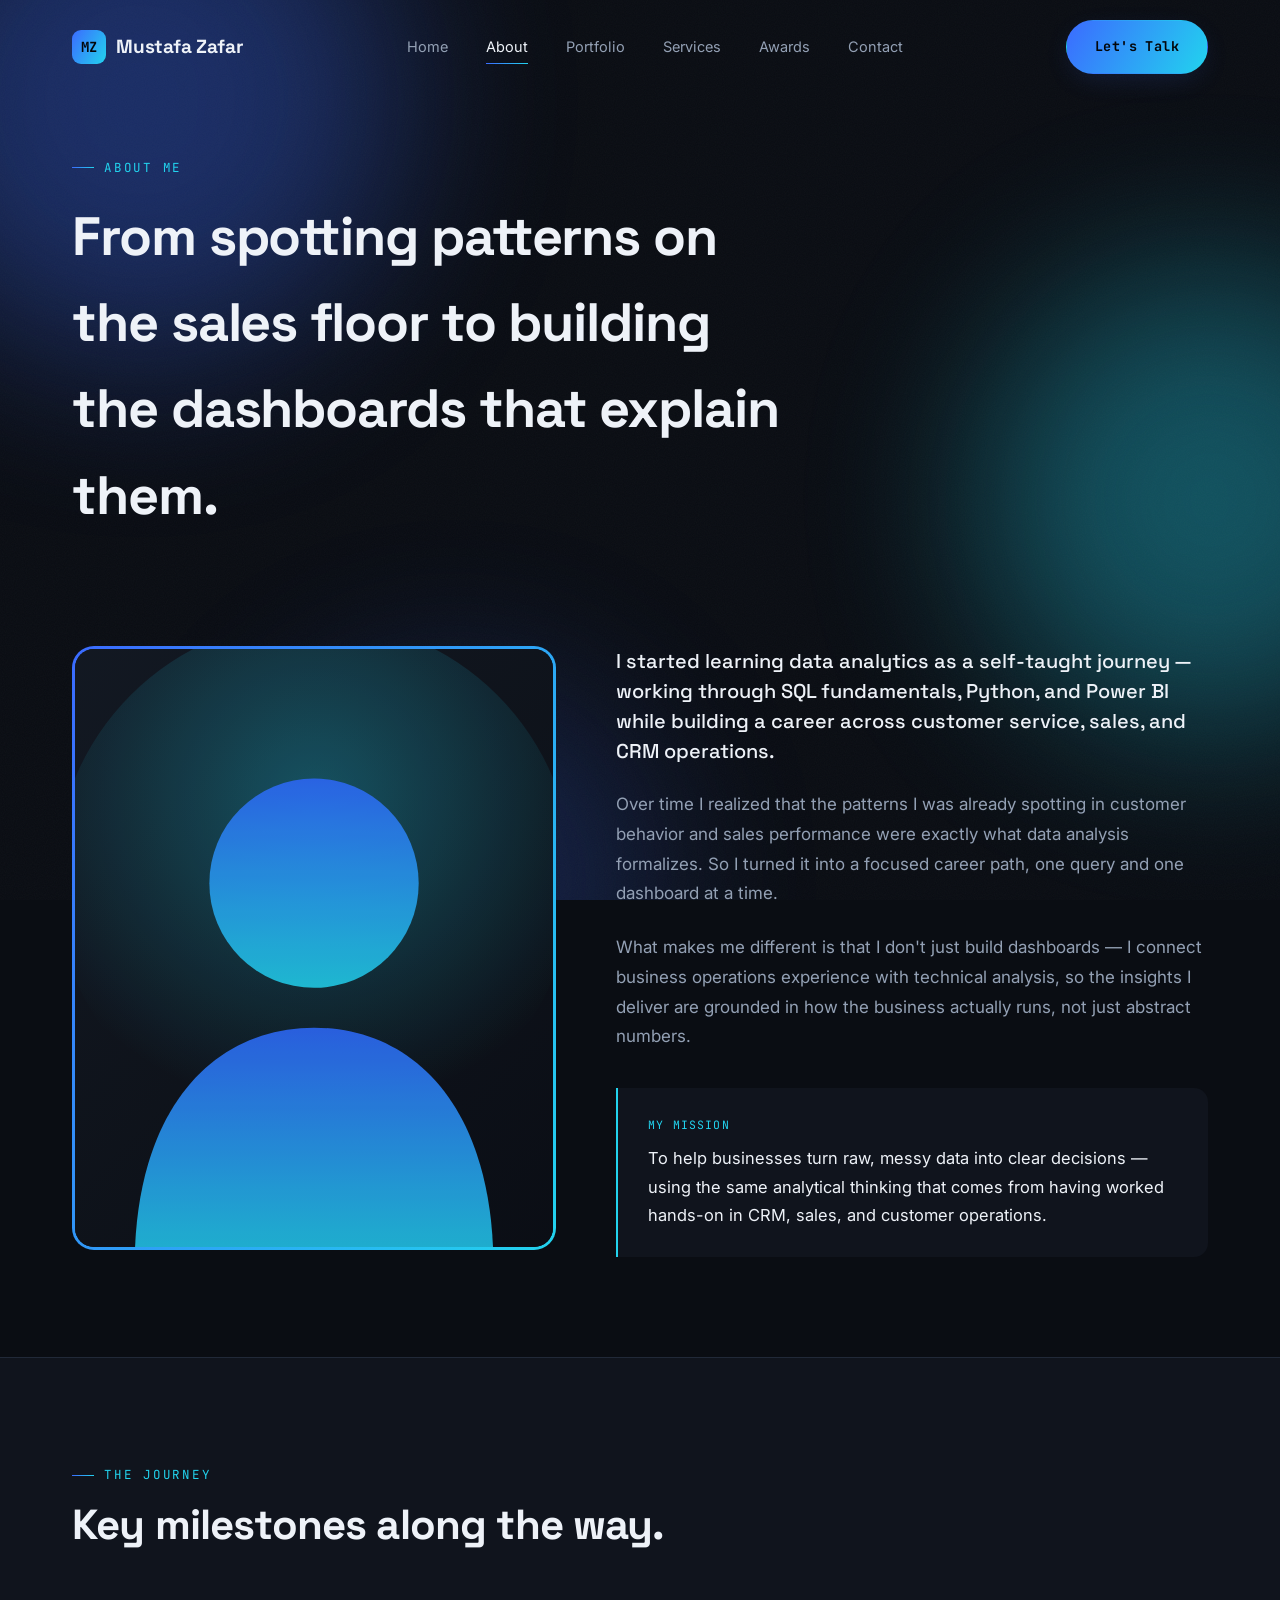
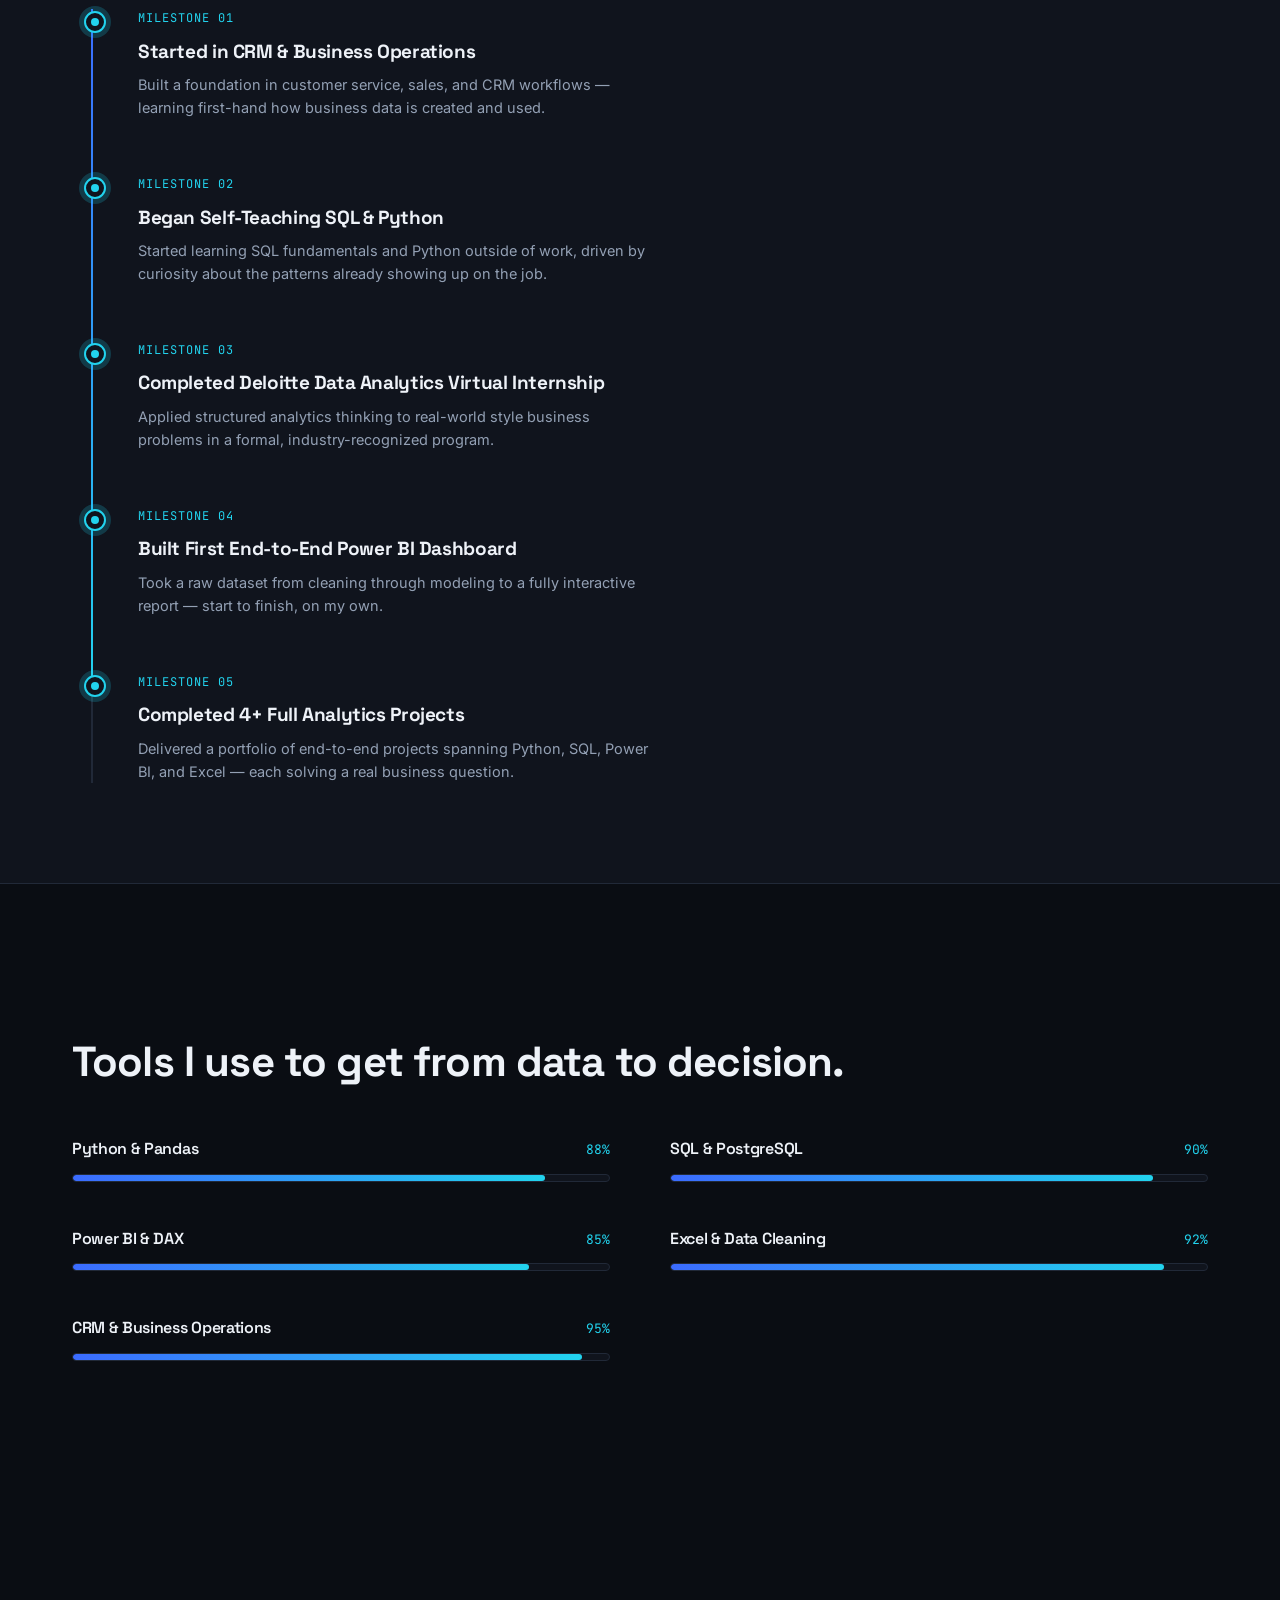
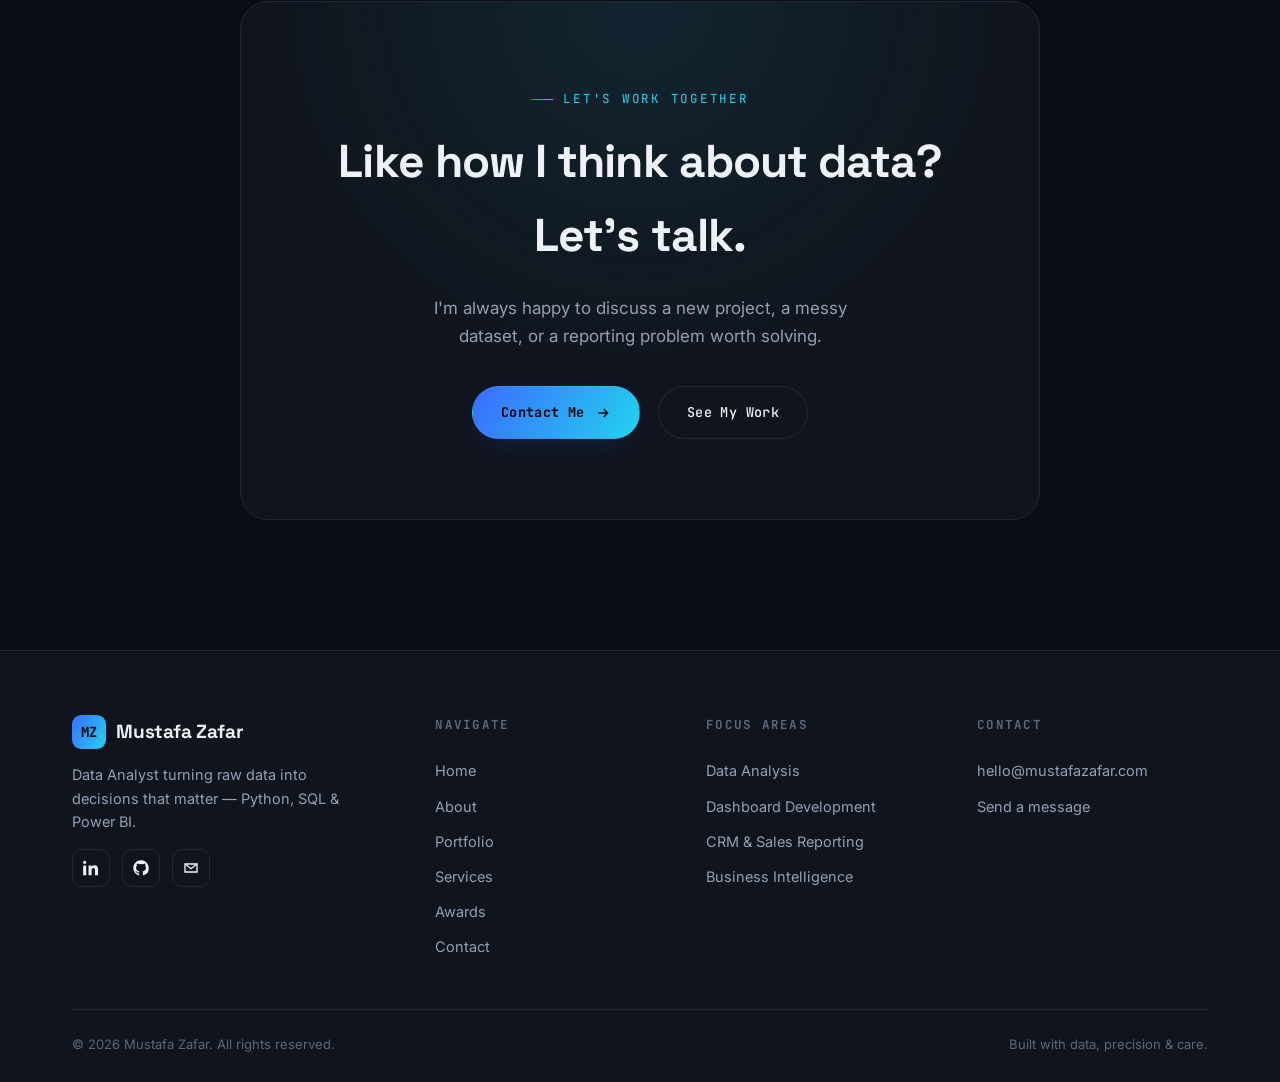
==== about.html @ 4d863cb8 "Add files via upload" ====
<!DOCTYPE html>
<html lang="en">
<head>
<meta charset="UTF-8">
<meta name="viewport" content="width=device-width, initial-scale=1.0">
<title>About — Mustafa Zafar</title>
<meta name="description" content="The story behind Mustafa Zafar's path from CRM and sales operations into data analytics.">
<link rel="preconnect" href="https://fonts.googleapis.com">
<link href="https://fonts.googleapis.com/css2?family=Space+Grotesk:wght@500;700&family=Inter:wght@400;500;600&family=JetBrains+Mono:wght@400;500;700&display=swap" rel="stylesheet">
<link rel="stylesheet" href="assets/css/style.css">
<link rel="stylesheet" href="assets/css/about.css">
</head>
<body data-page="about">

<div class="ambient">
  <div class="blob blob-a"></div>
  <div class="blob blob-b"></div>
  <div class="blob blob-c"></div>
</div>
<div class="grain"></div>

<!-- ===== Header ===== -->
<header class="site-header">
  <div class="container nav-inner">
    <a href="index.html" class="logo">
      <span class="logo-mark">MZ</span>
      Mustafa Zafar
    </a>
    <nav class="nav-links">
      <a href="index.html">Home</a>
      <a href="about.html" class="active">About</a>
      <a href="portfolio.html">Portfolio</a>
      <a href="services.html">Services</a>
      <a href="awards.html">Awards</a>
      <a href="contact.html">Contact</a>
    </nav>
    <div class="nav-cta">
      <a href="contact.html" class="btn btn-primary">Let's Talk</a>
      <button class="nav-toggle" aria-label="Toggle menu">
        <span></span><span></span><span></span>
      </button>
    </div>
  </div>
</header>

<main>

  <!-- ===== About hero ===== -->
  <section class="ab-hero">
    <div class="container">
      <span class="eyebrow reveal">About Me</span>
      <h1 class="reveal reveal-delay-1" data-ck="about.heroHeading">From spotting patterns on the sales floor to building the dashboards that explain them.</h1>
    </div>
  </section>

  <!-- ===== Story ===== -->
  <section class="ab-intro">
    <div class="container ab-intro-grid">
      <div class="ab-portrait reveal">
        <div class="ab-portrait-inner">
          <img src="assets/img/placeholder-headshot.svg" alt="Mustafa Zafar" data-img="headshot">
        </div>
      </div>

      <div class="ab-story reveal reveal-delay-1">
        <p data-ck="about.story1">I started learning data analytics as a self-taught journey — working through SQL fundamentals, Python, and Power BI while building a career across customer service, sales, and CRM operations.</p>
        <p data-ck="about.story2">Over time I realized that the patterns I was already spotting in customer behavior and sales performance were exactly what data analysis formalizes. So I turned it into a focused career path, one query and one dashboard at a time.</p>
        <p data-ck="about.story3">What makes me different is that I don't just build dashboards — I connect business operations experience with technical analysis, so the insights I deliver are grounded in how the business actually runs, not just abstract numbers.</p>

        <div class="ab-mission">
          <span>My Mission</span>
          <p data-ck="about.missionText">To help businesses turn raw, messy data into clear decisions — using the same analytical thinking that comes from having worked hands-on in CRM, sales, and customer operations.</p>
        </div>
      </div>
    </div>
  </section>

  <!-- ===== Timeline ===== -->
  <section class="timeline">
    <div class="container">
      <span class="eyebrow reveal">The Journey</span>
      <h2 class="section-title reveal">Key milestones along the way.</h2>

      <div class="tl-list">
        <div class="tl-line"></div>
        <div class="tl-line-fill"></div>

        <div class="tl-item">
          <div class="tl-dot"></div>
          <span class="tl-year">Milestone 01</span>
          <h3>Started in CRM &amp; Business Operations</h3>
          <p>Built a foundation in customer service, sales, and CRM workflows — learning first-hand how business data is created and used.</p>
        </div>

        <div class="tl-item">
          <div class="tl-dot"></div>
          <span class="tl-year">Milestone 02</span>
          <h3>Began Self-Teaching SQL &amp; Python</h3>
          <p>Started learning SQL fundamentals and Python outside of work, driven by curiosity about the patterns already showing up on the job.</p>
        </div>

        <div class="tl-item">
          <div class="tl-dot"></div>
          <span class="tl-year">Milestone 03</span>
          <h3>Completed Deloitte Data Analytics Virtual Internship</h3>
          <p>Applied structured analytics thinking to real-world style business problems in a formal, industry-recognized program.</p>
        </div>

        <div class="tl-item">
          <div class="tl-dot"></div>
          <span class="tl-year">Milestone 04</span>
          <h3>Built First End-to-End Power BI Dashboard</h3>
          <p>Took a raw dataset from cleaning through modeling to a fully interactive report — start to finish, on my own.</p>
        </div>

        <div class="tl-item">
          <div class="tl-dot"></div>
          <span class="tl-year">Milestone 05</span>
          <h3>Completed 4+ Full Analytics Projects</h3>
          <p>Delivered a portfolio of end-to-end projects spanning Python, SQL, Power BI, and Excel — each solving a real business question.</p>
        </div>
      </div>
    </div>
  </section>

  <!-- ===== Skills ===== -->
  <section class="skills">
    <div class="container">
      <span class="eyebrow reveal">Core Skills</span>
      <h2 class="section-title reveal">Tools I use to get from data to decision.</h2>

      <div class="skills-grid">
        <div class="skill-item reveal" data-percent="88">
          <div class="skill-head"><h4>Python &amp; Pandas</h4><span class="skill-pct">88%</span></div>
          <div class="skill-track"><div class="skill-fill"></div></div>
        </div>
        <div class="skill-item reveal reveal-delay-1" data-percent="90">
          <div class="skill-head"><h4>SQL &amp; PostgreSQL</h4><span class="skill-pct">90%</span></div>
          <div class="skill-track"><div class="skill-fill"></div></div>
        </div>
        <div class="skill-item reveal reveal-delay-2" data-percent="85">
          <div class="skill-head"><h4>Power BI &amp; DAX</h4><span class="skill-pct">85%</span></div>
          <div class="skill-track"><div class="skill-fill"></div></div>
        </div>
        <div class="skill-item reveal reveal-delay-3" data-percent="92">
          <div class="skill-head"><h4>Excel &amp; Data Cleaning</h4><span class="skill-pct">92%</span></div>
          <div class="skill-track"><div class="skill-fill"></div></div>
        </div>
        <div class="skill-item reveal" data-percent="95">
          <div class="skill-head"><h4>CRM &amp; Business Operations</h4><span class="skill-pct">95%</span></div>
          <div class="skill-track"><div class="skill-fill"></div></div>
        </div>
      </div>
    </div>
  </section>

  <!-- ===== Closing CTA ===== -->
  <section class="cta-section">
    <div class="container">
      <div class="cta-box reveal">
        <span class="eyebrow">Let's Work Together</span>
        <h2>Like how I think about data? Let's talk.</h2>
        <p>I'm always happy to discuss a new project, a messy dataset, or a reporting problem worth solving.</p>
        <div class="cta-actions">
          <a href="contact.html" class="btn btn-primary">
            Contact Me
            <svg viewBox="0 0 24 24" fill="none" stroke="currentColor" stroke-width="2"><path d="M5 12h14M13 6l6 6-6 6"/></svg>
          </a>
          <a href="portfolio.html" class="btn btn-ghost">See My Work</a>
        </div>
      </div>
    </div>
  </section>

</main>

<!-- ===== Footer ===== -->
<footer class="site-footer">
  <div class="container">
    <div class="footer-grid">
      <div class="footer-brand">
        <a href="index.html" class="logo"><span class="logo-mark">MZ</span> Mustafa Zafar</a>
        <p>Data Analyst turning raw data into decisions that matter — Python, SQL &amp; Power BI.</p>
        <div class="socials">
          <a href="#" class="social-btn" aria-label="LinkedIn" data-social="linkedin"><svg viewBox="0 0 24 24" fill="currentColor"><path d="M4.98 3.5C4.98 4.88 3.87 6 2.5 6S0 4.88 0 3.5 1.11 1 2.48 1s2.5 1.12 2.5 2.5zM.22 8.24h4.56V23H.22V8.24zM8.34 8.24h4.37v2.01h.06c.61-1.16 2.1-2.38 4.32-2.38 4.62 0 5.47 3.04 5.47 7v8.13h-4.56v-7.21c0-1.72-.03-3.93-2.39-3.93-2.4 0-2.77 1.87-2.77 3.8v7.34H8.34V8.24z"/></svg></a>
          <a href="#" class="social-btn" aria-label="GitHub" data-social="github"><svg viewBox="0 0 24 24" fill="currentColor"><path d="M12 .5C5.65.5.5 5.65.5 12c0 5.08 3.29 9.39 7.86 10.91.57.1.78-.25.78-.55v-2.15c-3.2.7-3.87-1.36-3.87-1.36-.53-1.34-1.29-1.7-1.29-1.7-1.05-.72.08-.7.08-.7 1.17.08 1.78 1.2 1.78 1.2 1.03 1.77 2.71 1.26 3.37.96.1-.75.4-1.26.73-1.55-2.55-.29-5.24-1.28-5.24-5.69 0-1.26.45-2.29 1.19-3.09-.12-.29-.52-1.46.11-3.05 0 0 .97-.31 3.18 1.18a11 11 0 0 1 5.79 0c2.2-1.49 3.17-1.18 3.17-1.18.64 1.59.24 2.76.12 3.05.74.8 1.18 1.83 1.18 3.09 0 4.42-2.69 5.39-5.25 5.68.41.36.78 1.07.78 2.17v3.21c0 .31.21.66.79.55A10.52 10.52 0 0 0 23.5 12C23.5 5.65 18.35.5 12 .5z"/></svg></a>
          <a href="#" class="social-btn" aria-label="Email" data-social="email-href"><svg viewBox="0 0 24 24" fill="none" stroke="currentColor" stroke-width="2"><path d="M3 6l9 7 9-7"/><path d="M3 6h18v12H3z"/></svg></a>
        </div>
      </div>
      <div class="footer-col">
        <h4>Navigate</h4>
        <a href="index.html">Home</a>
        <a href="about.html">About</a>
        <a href="portfolio.html">Portfolio</a>
        <a href="services.html">Services</a>
        <a href="awards.html">Awards</a>
        <a href="contact.html">Contact</a>
      </div>
      <div class="footer-col">
        <h4>Focus Areas</h4>
        <a href="services.html">Data Analysis</a>
        <a href="services.html">Dashboard Development</a>
        <a href="services.html">CRM &amp; Sales Reporting</a>
        <a href="services.html">Business Intelligence</a>
      </div>
      <div class="footer-col">
        <h4>Contact</h4>
        <a href="mailto:hello@mustafazafar.com" data-social="email">hello@mustafazafar.com</a>
        <a href="contact.html">Send a message</a>
      </div>
    </div>
    <div class="footer-bottom">
      <span>© <span id="year"></span> Mustafa Zafar. All rights reserved.</span>
      <span>Built with data, precision &amp; care.</span>
    </div>
  </div>
</footer>

<script src="assets/js/main.js"></script>
<script src="assets/js/store.js"></script>
<script src="assets/js/theme.js"></script>
<script src="assets/js/site-loader.js"></script>
<script src="assets/js/about.js"></script>
</body>
</html>
---- assets/css/style.css ----
/* ==========================================================================
   Mustafa Zafar — Portfolio Design System
   Palette: near-black charcoal base, electric blue + cyan/teal signal colors
   Type: Space Grotesk (display) / Inter (body) / JetBrains Mono (data/labels)
   ========================================================================== */

:root{
  --bg: #0a0d13;
  --bg-panel: #10141d;
  --bg-panel-2: #141a26;
  --line: #212938;
  --text: #eef2f8;
  --text-muted: #93a0b4;
  --text-dim: #5c6779;

  --blue: #3b6bff;
  --blue-soft: #3b6bff33;
  --cyan: #22d3ee;
  --cyan-soft: #22d3ee33;
  --grad-signal: linear-gradient(120deg, var(--blue), var(--cyan));

  --font-display: 'Space Grotesk', 'Inter', sans-serif;
  --font-body: 'Inter', sans-serif;
  --font-mono: 'JetBrains Mono', monospace;

  --container: 1200px;
  --radius: 14px;
  --ease: cubic-bezier(.22,.61,.36,1);
}

*,*::before,*::after{ box-sizing:border-box; }
html{ scroll-behavior:smooth; }

body{
  margin:0;
  background:var(--bg);
  color:var(--text);
  font-family:var(--font-body);
  line-height:1.6;
  overflow-x:hidden;
  -webkit-font-smoothing:antialiased;
}

img{ max-width:100%; display:block; }
a{ color:inherit; text-decoration:none; }
ul{ list-style:none; margin:0; padding:0; }
button{ font-family:inherit; cursor:pointer; }

.container{
  width:100%;
  max-width:var(--container);
  margin:0 auto;
  padding:0 32px;
}
@media (max-width:480px){
  .container{ padding:0 20px; }
}

.eyebrow{
  font-family:var(--font-mono);
  font-size:12.5px;
  letter-spacing:.14em;
  text-transform:uppercase;
  color:var(--cyan);
  display:inline-flex;
  align-items:center;
  gap:10px;
  margin-bottom:16px;
}
.eyebrow::before{
  content:'';
  width:22px; height:1px;
  background:var(--grad-signal);
}

h1,h2,h3,h4{
  font-family:var(--font-display);
  font-weight:700;
  letter-spacing:-0.02em;
  margin:0 0 .5em;
  color:var(--text);
}

.section-title{
  font-size:clamp(28px,4vw,42px);
  line-height:1.15;
}
.section-sub{
  color:var(--text-muted);
  font-size:16px;
  max-width:560px;
  margin:0 0 40px;
}

.text-gradient{
  background:var(--grad-signal);
  -webkit-background-clip:text;
  background-clip:text;
  color:transparent;
}

/* ---------- Buttons ---------- */
.btn{
  display:inline-flex;
  align-items:center;
  gap:10px;
  font-family:var(--font-mono);
  font-size:13.5px;
  letter-spacing:.03em;
  font-weight:500;
  padding:15px 28px;
  border-radius:999px;
  border:1px solid transparent;
  transition:transform .35s var(--ease), box-shadow .35s var(--ease), border-color .35s var(--ease), background .35s var(--ease);
  white-space:nowrap;
}
.btn-primary{
  background:var(--grad-signal);
  color:#04060a;
  font-weight:700;
  box-shadow:0 8px 30px -8px var(--blue-soft);
}
.btn-primary:hover{
  transform:translateY(-2px);
  box-shadow:0 14px 40px -8px rgba(59,107,255,.55);
}
.btn-ghost{
  background:transparent;
  border-color:var(--line);
  color:var(--text);
}
.btn-ghost:hover{
  border-color:var(--cyan);
  color:var(--cyan);
  transform:translateY(-2px);
}
.btn svg{ width:16px; height:16px; transition:transform .35s var(--ease); }
.btn:hover svg{ transform:translateX(3px); }

/* ---------- Background ambient motion ---------- */
.ambient{
  position:fixed;
  inset:0;
  z-index:0;
  overflow:hidden;
  pointer-events:none;
}
.blob{
  position:absolute;
  border-radius:50%;
  filter:blur(90px);
  opacity:.35;
  will-change:transform;
}
.blob-a{ width:520px; height:520px; background:var(--blue); top:-160px; left:-120px; animation:drift1 26s ease-in-out infinite; }
.blob-b{ width:460px; height:460px; background:var(--cyan); top:30%; right:-160px; animation:drift2 30s ease-in-out infinite; }
.blob-c{ width:400px; height:400px; background:var(--blue); bottom:-180px; left:20%; animation:drift3 34s ease-in-out infinite; opacity:.22; }

@keyframes drift1{
  0%,100%{ transform:translate(0,0) scale(1); }
  50%{ transform:translate(60px,90px) scale(1.12); }
}
@keyframes drift2{
  0%,100%{ transform:translate(0,0) scale(1); }
  50%{ transform:translate(-70px,60px) scale(1.08); }
}
@keyframes drift3{
  0%,100%{ transform:translate(0,0) scale(1); opacity:.22; }
  50%{ transform:translate(50px,-40px) scale(1.15); opacity:.32; }
}
@media (prefers-reduced-motion: reduce){
  .blob{ animation:none !important; }
}

.grain{
  position:fixed;
  inset:0;
  z-index:1;
  pointer-events:none;
  opacity:.035;
  background-image:url("data:image/svg+xml;utf8,<svg xmlns='http://www.w3.org/2000/svg' width='120' height='120'><filter id='n'><feTurbulence type='fractalNoise' baseFrequency='0.9' numOctaves='2' stitchTiles='stitch'/></filter><rect width='100%25' height='100%25' filter='url(%23n)'/></svg>");
}

main, header, footer{ position:relative; z-index:2; }

/* ---------- Reveal on scroll ---------- */
.reveal{
  opacity:0;
  transform:translateY(36px);
  transition:opacity .9s var(--ease), transform .9s var(--ease);
}
.reveal.is-visible{ opacity:1; transform:translateY(0); }
.reveal-delay-1{ transition-delay:.08s; }
.reveal-delay-2{ transition-delay:.16s; }
.reveal-delay-3{ transition-delay:.24s; }
.reveal-delay-4{ transition-delay:.32s; }

/* ---------- Header / Nav ---------- */
.site-header{
  position:fixed;
  top:0; left:0; right:0;
  z-index:100;
  padding:20px 0;
  transition:background .4s var(--ease), border-color .4s var(--ease), padding .4s var(--ease);
  border-bottom:1px solid transparent;
}
.site-header.scrolled{
  background:rgba(10,13,19,.78);
  backdrop-filter:blur(16px) saturate(140%);
  border-bottom-color:var(--line);
  padding:14px 0;
}
.nav-inner{
  display:flex;
  align-items:center;
  justify-content:space-between;
}
.logo{
  font-family:var(--font-display);
  font-weight:700;
  font-size:19px;
  letter-spacing:-.01em;
  display:flex;
  align-items:center;
  gap:10px;
}
.logo-mark{
  width:34px; height:34px;
  border-radius:9px;
  background:var(--grad-signal);
  display:flex;
  align-items:center;
  justify-content:center;
  font-family:var(--font-mono);
  font-weight:700;
  color:#04060a;
  font-size:14px;
}
.nav-links{
  display:flex;
  align-items:center;
  gap:38px;
}
.nav-links a{
  font-size:14.5px;
  color:var(--text-muted);
  position:relative;
  padding:4px 0;
  transition:color .3s;
}
.nav-links a::after{
  content:'';
  position:absolute; left:0; bottom:-2px;
  width:0; height:1.5px;
  background:var(--grad-signal);
  transition:width .3s var(--ease);
}
.nav-links a:hover,.nav-links a.active{ color:var(--text); }
.nav-links a:hover::after,.nav-links a.active::after{ width:100%; }
.nav-cta{ display:flex; align-items:center; gap:18px; }
.nav-toggle{
  display:none;
  flex-direction:column;
  gap:5px;
  background:none; border:none;
  padding:8px;
}
.nav-toggle span{ width:22px; height:2px; background:var(--text); border-radius:2px; transition:.3s; }

@media (max-width:900px){
  .nav-links{
    position:fixed;
    top:0; right:0;
    height:100vh;
    width:min(78vw,320px);
    background:var(--bg-panel);
    border-left:1px solid var(--line);
    flex-direction:column;
    justify-content:center;
    gap:30px;
    transform:translateX(100%);
    transition:transform .45s var(--ease);
  }
  .nav-links.open{ transform:translateX(0); }
  .nav-toggle{ display:flex; }
  .nav-cta .btn-primary{ display:none; }
}

/* ---------- Footer ---------- */
.site-footer{
  border-top:1px solid var(--line);
  padding:64px 0 28px;
  background:var(--bg-panel);
}
.footer-grid{
  display:grid;
  grid-template-columns:1.4fr 1fr 1fr 1fr;
  gap:40px;
  padding-bottom:44px;
}
.footer-brand p{
  color:var(--text-muted);
  font-size:14.5px;
  max-width:280px;
  margin-top:14px;
}
.footer-col h4{
  font-family:var(--font-mono);
  font-size:12.5px;
  letter-spacing:.1em;
  text-transform:uppercase;
  color:var(--text-dim);
  margin-bottom:18px;
}
.footer-col a{
  display:block;
  color:var(--text-muted);
  font-size:14.5px;
  padding:6px 0;
  transition:color .3s;
}
.footer-col a:hover{ color:var(--cyan); }
.socials{ display:flex; gap:12px; margin-top:16px; }
.social-btn{
  width:38px; height:38px;
  border-radius:10px;
  border:1px solid var(--line);
  display:flex; align-items:center; justify-content:center;
  transition:.3s var(--ease);
}
.social-btn svg{ width:16px; height:16px; }
.social-btn:hover{
  border-color:var(--cyan);
  color:var(--cyan);
  transform:translateY(-3px);
}
.footer-bottom{
  border-top:1px solid var(--line);
  padding-top:24px;
  display:flex;
  justify-content:space-between;
  flex-wrap:wrap;
  gap:12px;
  font-size:13px;
  color:var(--text-dim);
}

@media (max-width:760px){
  .footer-grid{ grid-template-columns:1fr 1fr; }
}

/* ---------- Closing CTA (shared across every page) ---------- */
.cta-section{
  padding:130px 0;
  text-align:center;
  position:relative;
}
.cta-box{
  border:1px solid var(--line);
  border-radius:28px;
  padding:80px 40px;
  background:radial-gradient(600px circle at 50% 0%, rgba(34,211,238,.09), transparent 65%), var(--bg-panel);
  max-width:800px;
  margin:0 auto;
}
.cta-box h2{ font-size:clamp(30px,4.4vw,46px); }
.cta-box p{ color:var(--text-muted); font-size:17px; max-width:480px; margin:16px auto 36px; }
.cta-actions{ display:flex; gap:18px; justify-content:center; flex-wrap:wrap; }

@media (max-width:600px){
  .cta-box{ padding:56px 26px; border-radius:22px; }
}
---- assets/css/about.css ----
/* ---------- About hero / intro ---------- */
.ab-hero{ padding:150px 0 40px; }
.ab-hero h1{
  font-size:clamp(34px,5vw,54px);
  max-width:720px;
}
.ab-intro{
  padding:40px 0 100px;
}
.ab-intro-grid{
  display:grid;
  grid-template-columns:.9fr 1.1fr;
  gap:60px;
  align-items:start;
}
.ab-portrait{
  position:relative;
  border-radius:22px;
  padding:3px;
  background:var(--grad-signal);
  position:sticky;
  top:120px;
}
.ab-portrait-inner{
  border-radius:19px;
  overflow:hidden;
  background:var(--bg-panel);
  aspect-ratio:4/5;
}
.ab-portrait-inner img{ width:100%; height:100%; object-fit:cover; }
.ab-story p{
  font-size:17px;
  color:var(--text-muted);
  margin:0 0 24px;
  line-height:1.75;
}
.ab-story p:first-child{
  font-size:20px;
  color:var(--text);
  font-family:var(--font-display);
  font-weight:500;
  line-height:1.5;
}
.ab-story .highlight{
  color:var(--cyan);
  font-weight:600;
}
.ab-mission{
  margin-top:36px;
  padding:28px 30px;
  border-left:2px solid var(--cyan);
  background:var(--bg-panel);
  border-radius:0 14px 14px 0;
}
.ab-mission span{
  font-family:var(--font-mono);
  font-size:11.5px;
  letter-spacing:.1em;
  text-transform:uppercase;
  color:var(--cyan);
  display:block;
  margin-bottom:10px;
}
.ab-mission p{
  margin:0;
  color:var(--text);
  font-size:16.5px;
  line-height:1.7;
}

@media (max-width:900px){
  .ab-intro-grid{ grid-template-columns:1fr; }
  .ab-portrait{ position:static; max-width:320px; margin:0 auto; }
}

/* ---------- Timeline ---------- */
.timeline{
  padding:100px 0;
  background:var(--bg-panel);
  border-top:1px solid var(--line);
  border-bottom:1px solid var(--line);
}
.tl-list{
  position:relative;
  margin-top:60px;
  padding-left:2px;
}
.tl-line{
  position:absolute;
  left:19px;
  top:0;
  bottom:0;
  width:2px;
  background:var(--line);
}
.tl-line-fill{
  position:absolute;
  left:19px;
  top:0;
  width:2px;
  height:0%;
  background:var(--grad-signal);
  transition:height 1.6s var(--ease);
}
.tl-item{
  position:relative;
  padding:0 0 56px 64px;
}
.tl-item:last-child{ padding-bottom:0; }
.tl-dot{
  position:absolute;
  left:10px; top:2px;
  width:22px; height:22px;
  border-radius:50%;
  background:var(--bg-panel);
  border:2px solid var(--line);
  display:flex; align-items:center; justify-content:center;
  transition:border-color .6s var(--ease), background .6s var(--ease), box-shadow .6s var(--ease);
  z-index:1;
}
.tl-dot::after{
  content:'';
  width:8px; height:8px;
  border-radius:50%;
  background:var(--text-dim);
  transition:background .6s var(--ease);
}
.tl-item.is-visible .tl-dot{
  border-color:var(--cyan);
  box-shadow:0 0 0 5px var(--cyan-soft);
}
.tl-item.is-visible .tl-dot::after{ background:var(--cyan); }
.tl-year{
  font-family:var(--font-mono);
  font-size:12px;
  color:var(--cyan);
  letter-spacing:.08em;
  text-transform:uppercase;
  display:block;
  margin-bottom:8px;
}
.tl-item h3{ font-size:19px; margin-bottom:6px; }
.tl-item p{ color:var(--text-muted); font-size:14.5px; margin:0; max-width:520px; }

/* ---------- Skills ---------- */
.skills{ padding:110px 0; }
.skills-grid{
  display:grid;
  grid-template-columns:1fr 1fr;
  gap:44px 60px;
  margin-top:50px;
}
.skill-item{ }
.skill-head{
  display:flex;
  justify-content:space-between;
  align-items:baseline;
  margin-bottom:12px;
}
.skill-head h4{
  font-family:var(--font-display);
  font-weight:600;
  font-size:16px;
  margin:0;
}
.skill-pct{
  font-family:var(--font-mono);
  font-size:13px;
  color:var(--cyan);
}
.skill-track{
  height:8px;
  border-radius:999px;
  background:var(--bg-panel);
  border:1px solid var(--line);
  overflow:hidden;
}
.skill-fill{
  height:100%;
  width:0%;
  border-radius:999px;
  background:var(--grad-signal);
  transition:width 1.6s var(--ease);
  position:relative;
}
.skill-fill::after{
  content:'';
  position:absolute; inset:0;
  background:linear-gradient(90deg, transparent, rgba(255,255,255,.35), transparent);
  opacity:0;
}

@media (max-width:760px){
  .skills-grid{ grid-template-columns:1fr; }
}
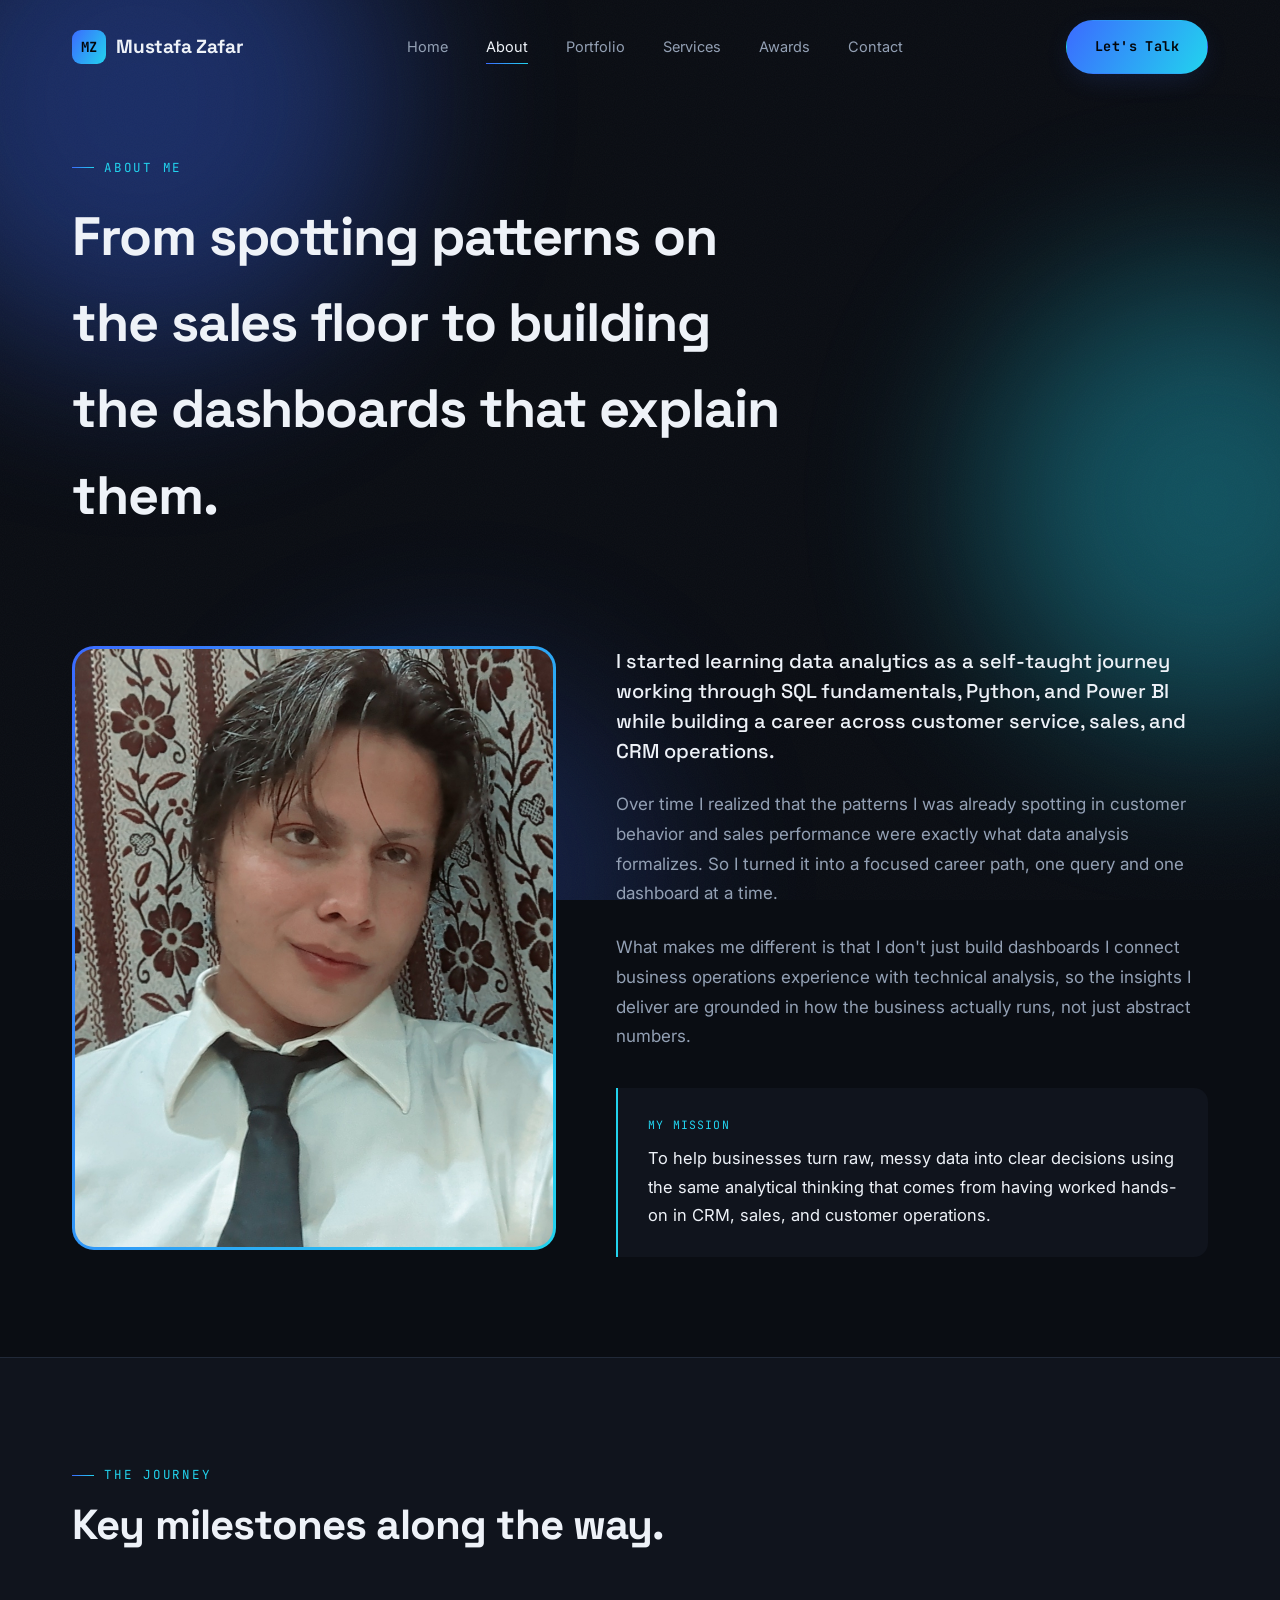
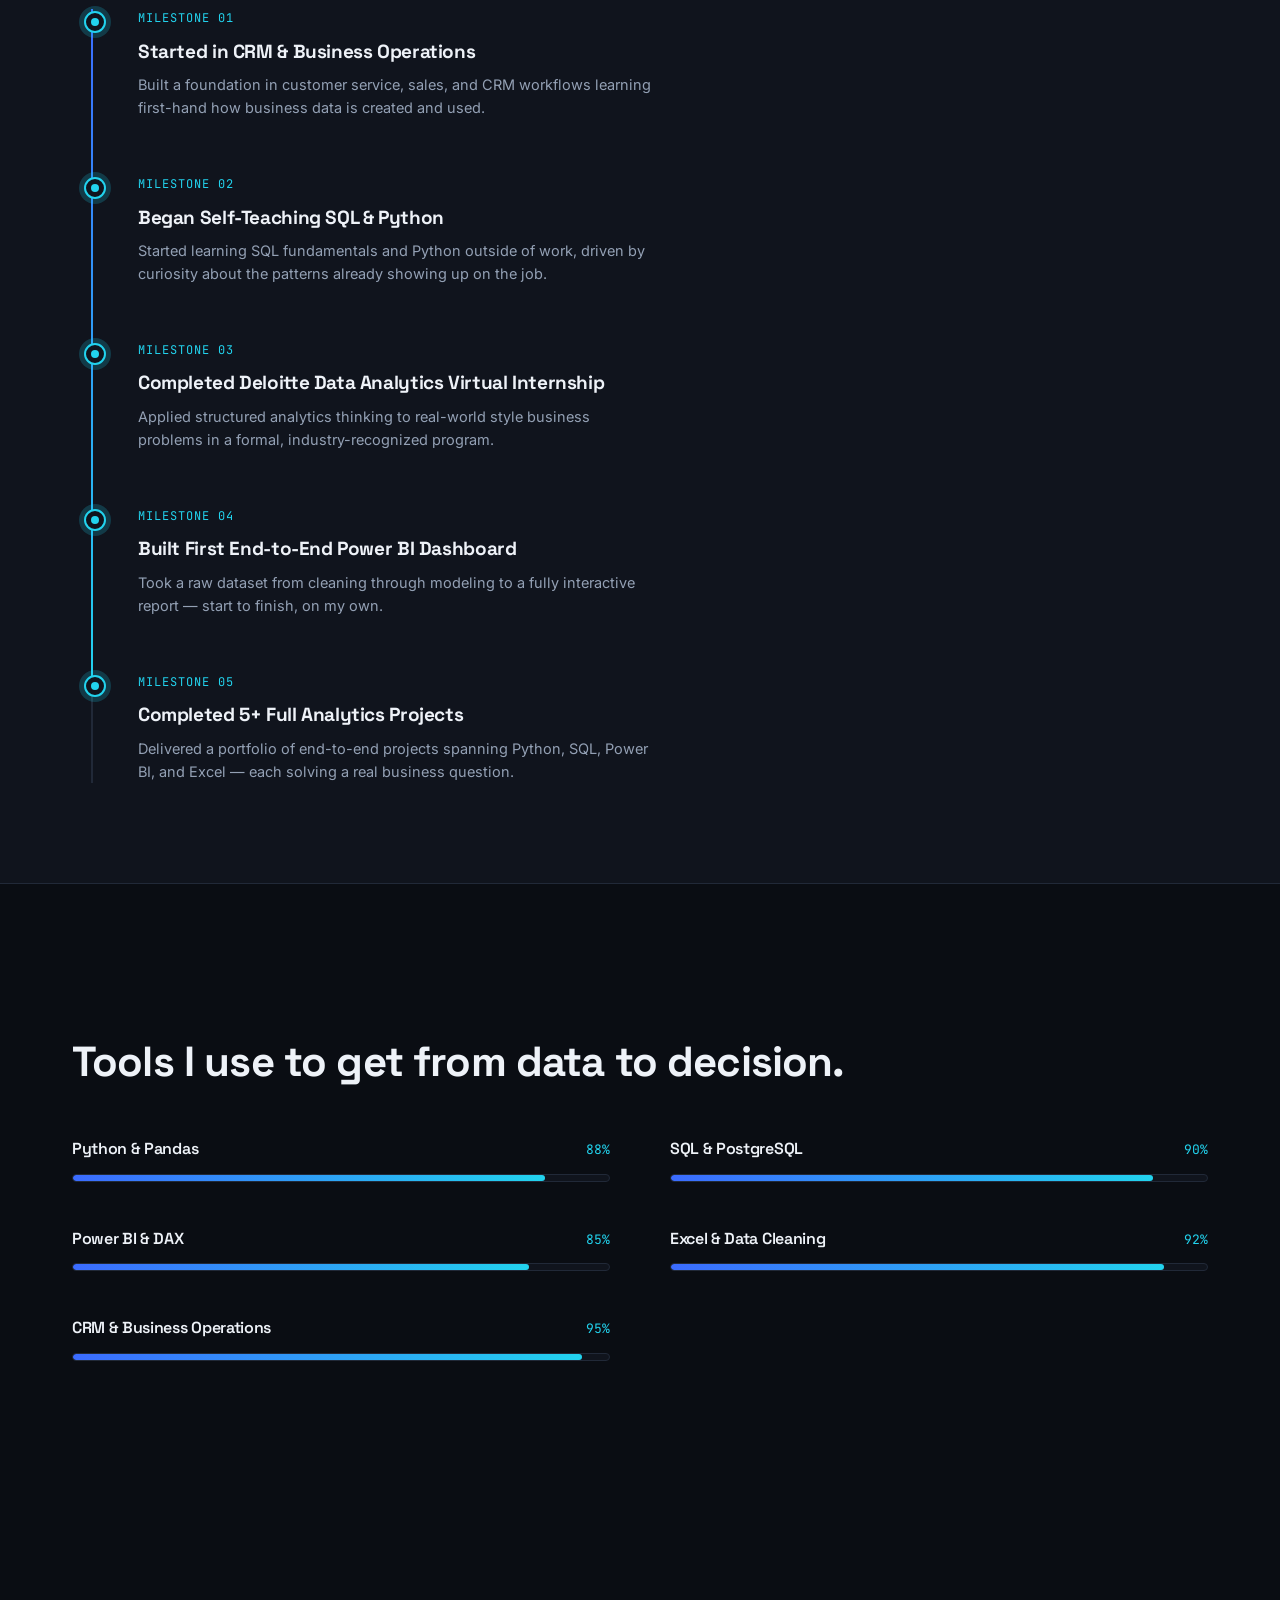
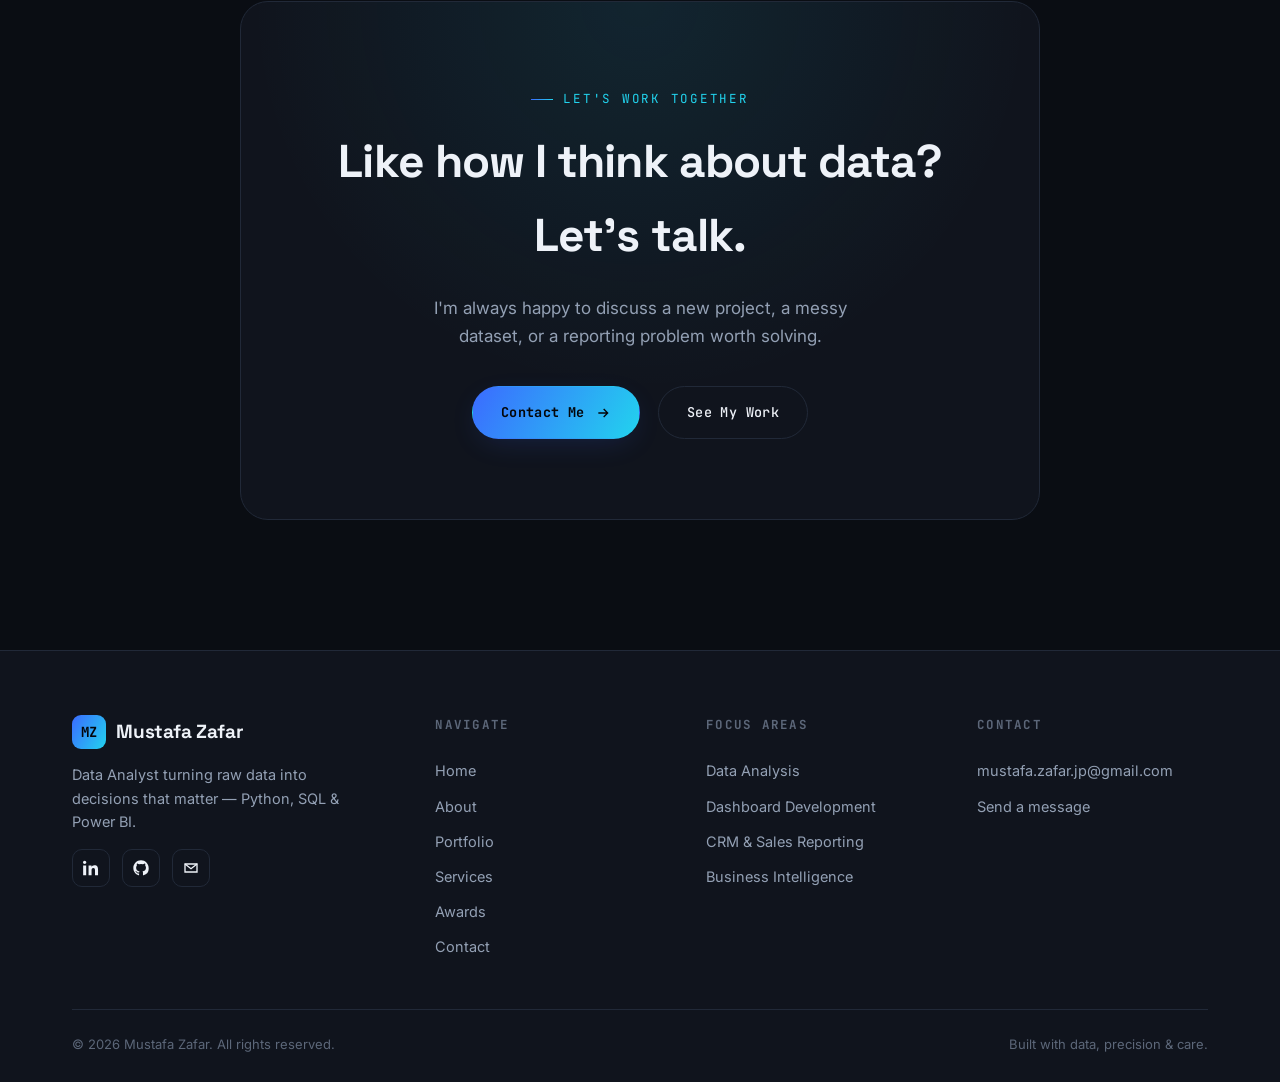
==== commit 903116fc: "Update about.html" ====
--- a/about.html
+++ b/about.html
@@ -63,9 +63,9 @@
       </div>
 
       <div class="ab-story reveal reveal-delay-1">
-        <p data-ck="about.story1">I started learning data analytics as a self-taught journey — working through SQL fundamentals, Python, and Power BI while building a career across customer service, sales, and CRM operations.</p>
+        <p data-ck="about.story1">I started learning data analytics as a self-taught journey working through SQL fundamentals, Python, and Power BI while building a career across customer service, sales, and CRM operations.</p>
         <p data-ck="about.story2">Over time I realized that the patterns I was already spotting in customer behavior and sales performance were exactly what data analysis formalizes. So I turned it into a focused career path, one query and one dashboard at a time.</p>
-        <p data-ck="about.story3">What makes me different is that I don't just build dashboards — I connect business operations experience with technical analysis, so the insights I deliver are grounded in how the business actually runs, not just abstract numbers.</p>
+        <p data-ck="about.story3">What makes me different is that I don't just build dashboards I connect business operations experience with technical analysis, so the insights I deliver are grounded in how the business actually runs, not just abstract numbers.</p>
 
         <div class="ab-mission">
           <span>My Mission</span>
@@ -89,7 +89,7 @@
           <div class="tl-dot"></div>
           <span class="tl-year">Milestone 01</span>
           <h3>Started in CRM &amp; Business Operations</h3>
-          <p>Built a foundation in customer service, sales, and CRM workflows — learning first-hand how business data is created and used.</p>
+          <p>Built a foundation in customer service, sales, and CRM workflows learning first-hand how business data is created and used.</p>
         </div>
 
         <div class="tl-item">
@@ -116,7 +116,7 @@
         <div class="tl-item">
           <div class="tl-dot"></div>
           <span class="tl-year">Milestone 05</span>
-          <h3>Completed 4+ Full Analytics Projects</h3>
+          <h3>Completed 5+ Full Analytics Projects</h3>
           <p>Delivered a portfolio of end-to-end projects spanning Python, SQL, Power BI, and Excel — each solving a real business question.</p>
         </div>
       </div>
@@ -205,7 +205,7 @@
       </div>
       <div class="footer-col">
         <h4>Contact</h4>
-        <a href="mailto:hello@mustafazafar.com" data-social="email">hello@mustafazafar.com</a>
+        <a href="mailto:mustafa.zafar.jp@gmail.com" data-social="email">mustafa.zafar.jp@gmail.com</a>
         <a href="contact.html">Send a message</a>
       </div>
     </div>
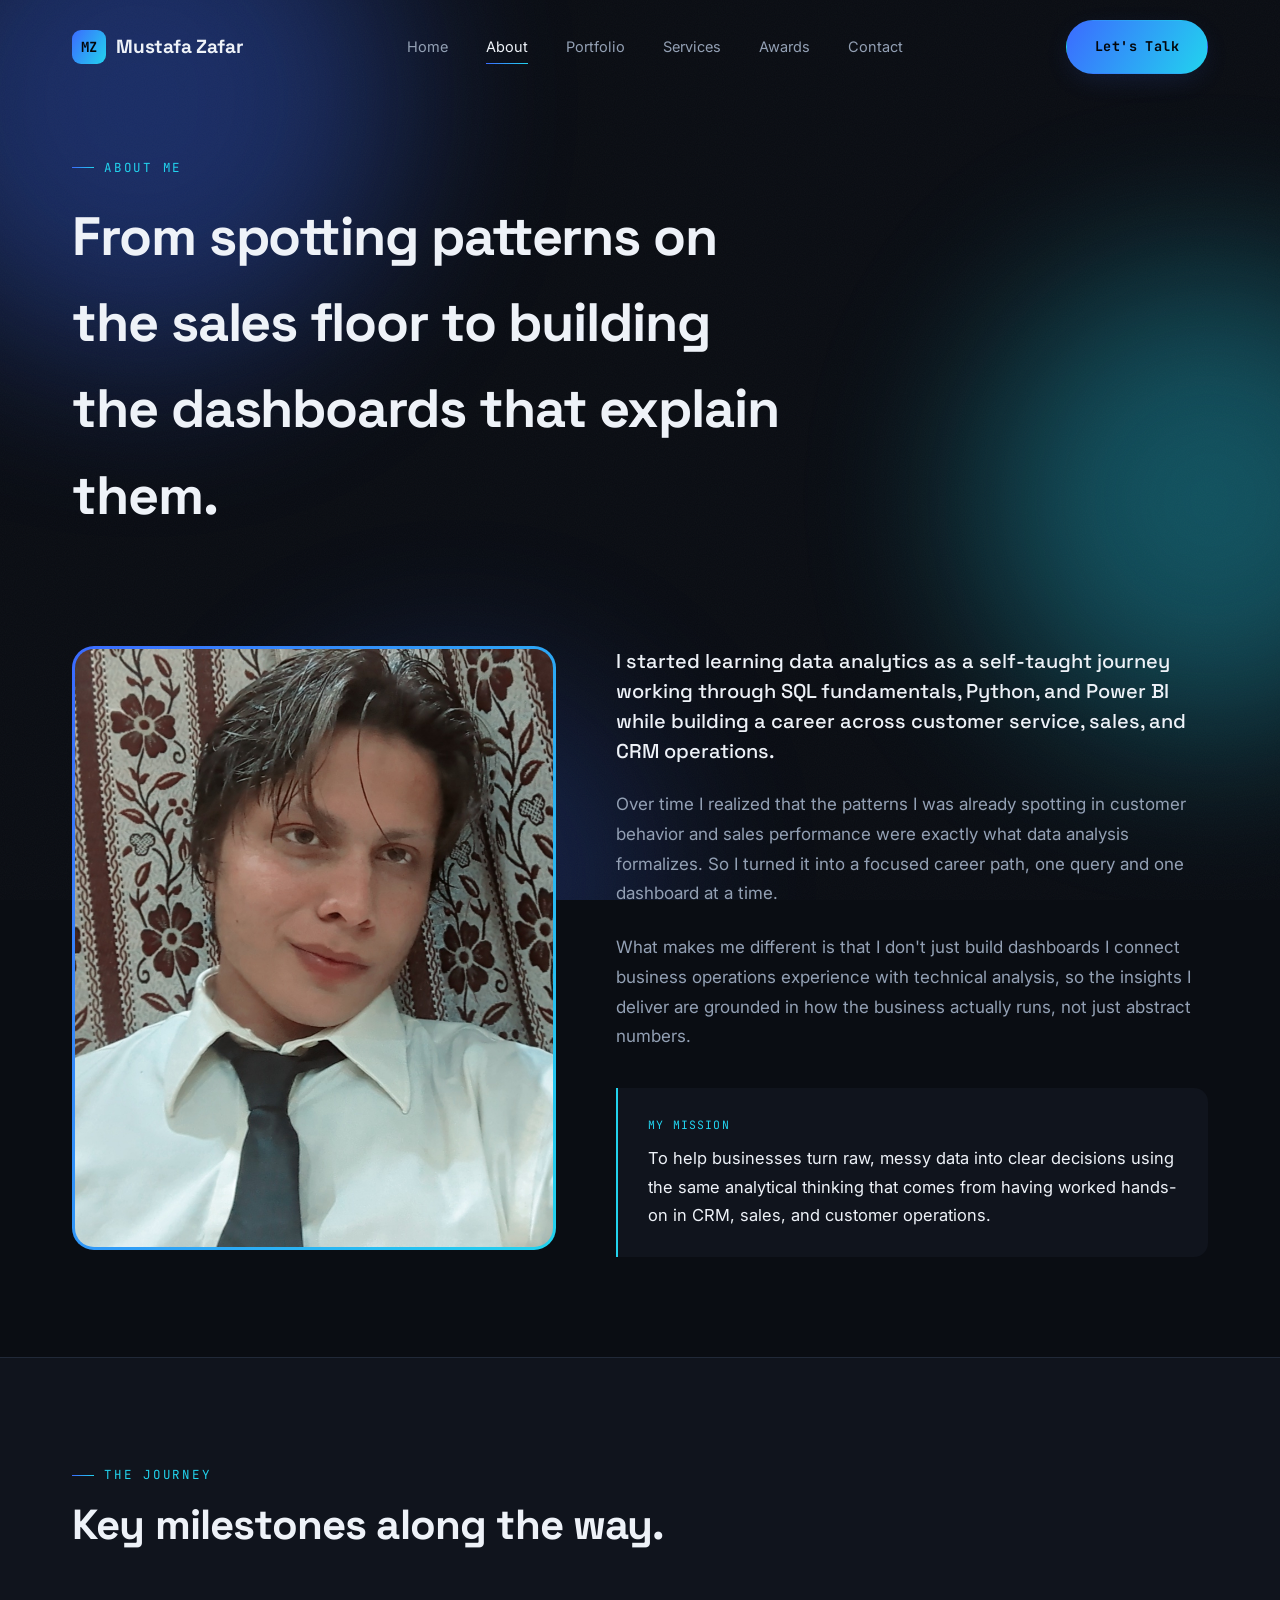
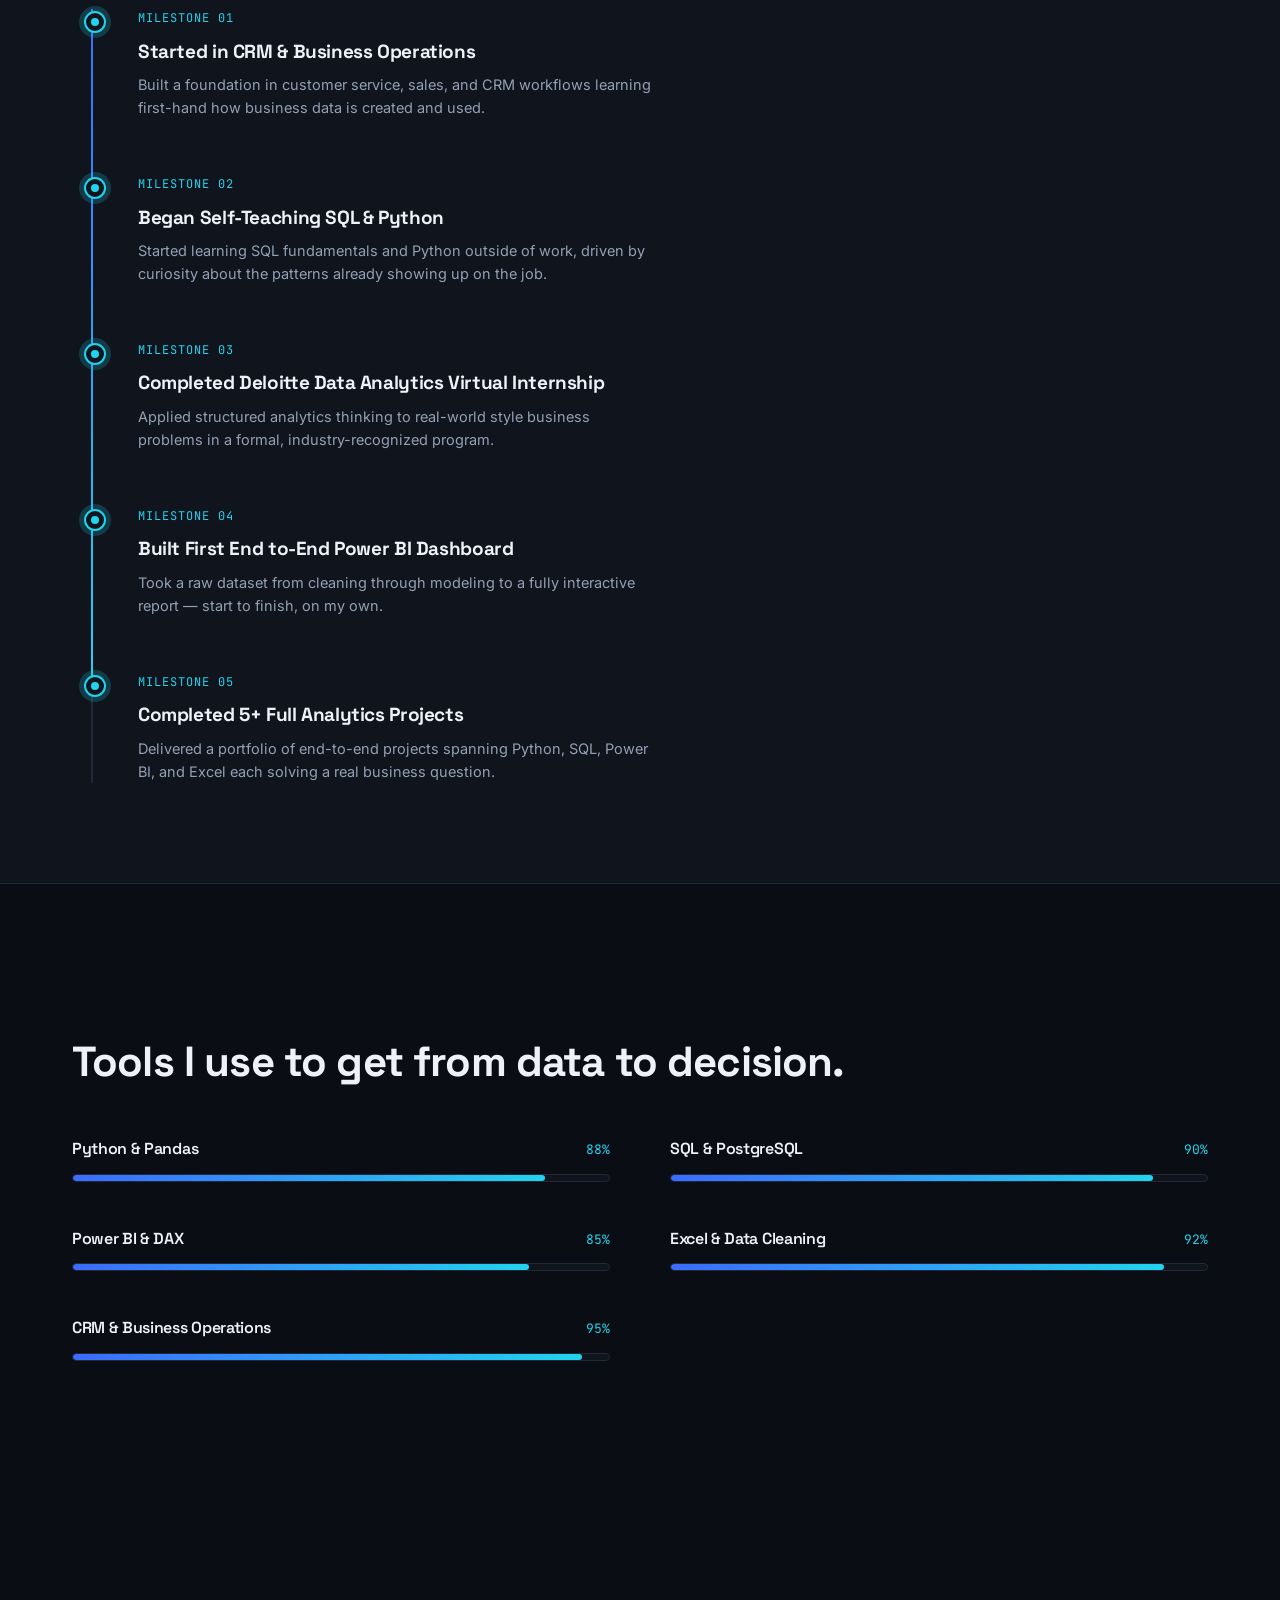
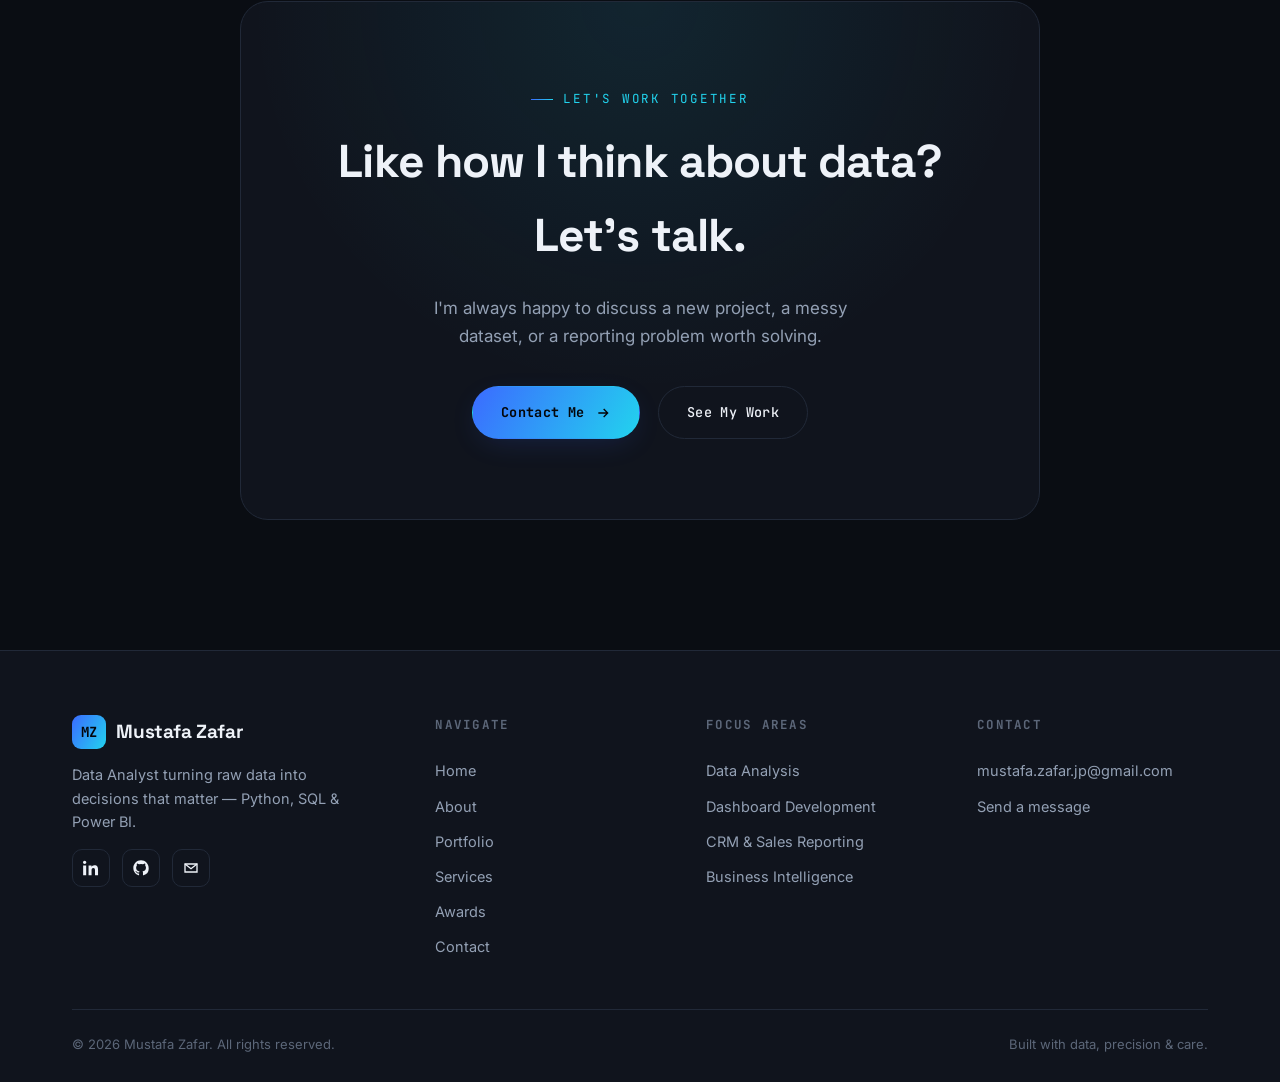
==== commit b58b3ab3: "Update about.html" ====
--- a/about.html
+++ b/about.html
@@ -3,7 +3,7 @@
 <head>
 <meta charset="UTF-8">
 <meta name="viewport" content="width=device-width, initial-scale=1.0">
-<title>About — Mustafa Zafar</title>
+<title>About Mustafa Zafar</title>
 <meta name="description" content="The story behind Mustafa Zafar's path from CRM and sales operations into data analytics.">
 <link rel="preconnect" href="https://fonts.googleapis.com">
 <link href="https://fonts.googleapis.com/css2?family=Space+Grotesk:wght@500;700&family=Inter:wght@400;500;600&family=JetBrains+Mono:wght@400;500;700&display=swap" rel="stylesheet">
@@ -109,7 +109,7 @@
         <div class="tl-item">
           <div class="tl-dot"></div>
           <span class="tl-year">Milestone 04</span>
-          <h3>Built First End-to-End Power BI Dashboard</h3>
+          <h3>Built First End to-End Power BI Dashboard</h3>
           <p>Took a raw dataset from cleaning through modeling to a fully interactive report — start to finish, on my own.</p>
         </div>
 
@@ -117,7 +117,7 @@
           <div class="tl-dot"></div>
           <span class="tl-year">Milestone 05</span>
           <h3>Completed 5+ Full Analytics Projects</h3>
-          <p>Delivered a portfolio of end-to-end projects spanning Python, SQL, Power BI, and Excel — each solving a real business question.</p>
+          <p>Delivered a portfolio of end-to-end projects spanning Python, SQL, Power BI, and Excel each solving a real business question.</p>
         </div>
       </div>
     </div>
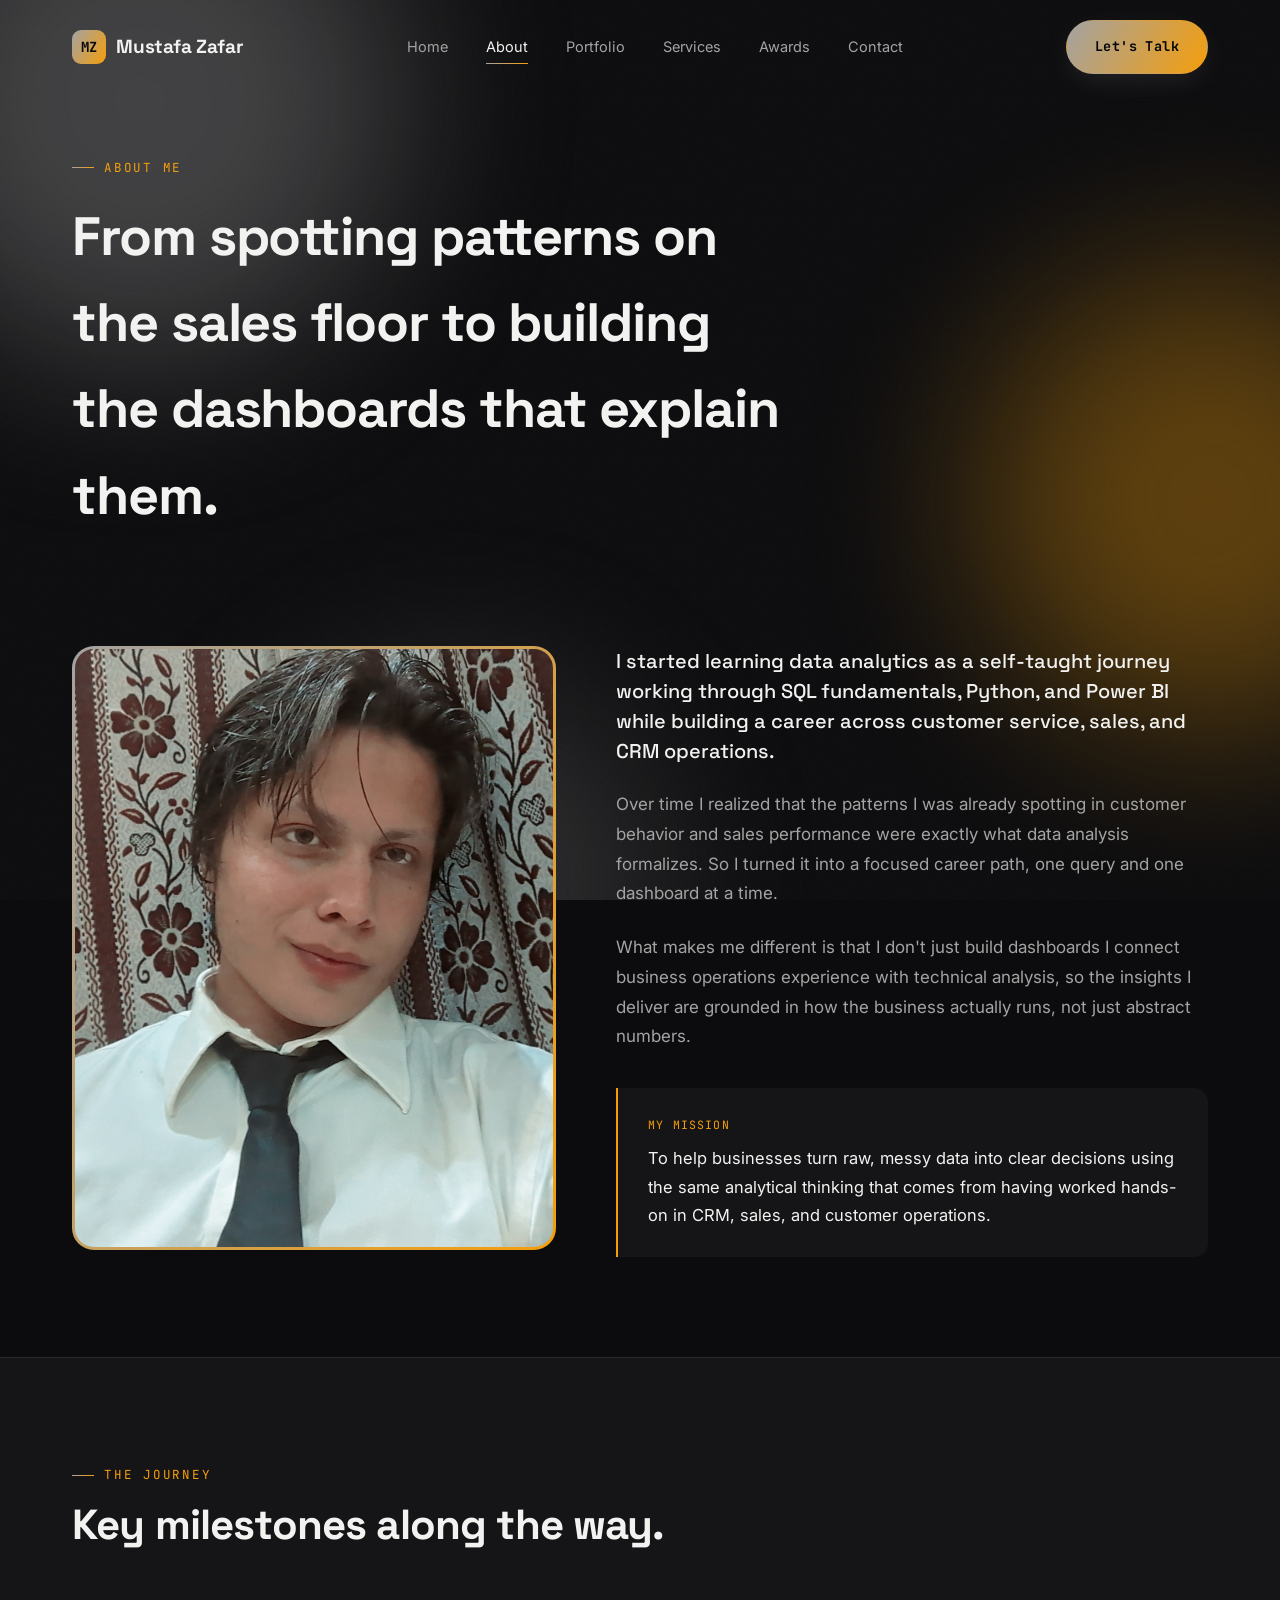
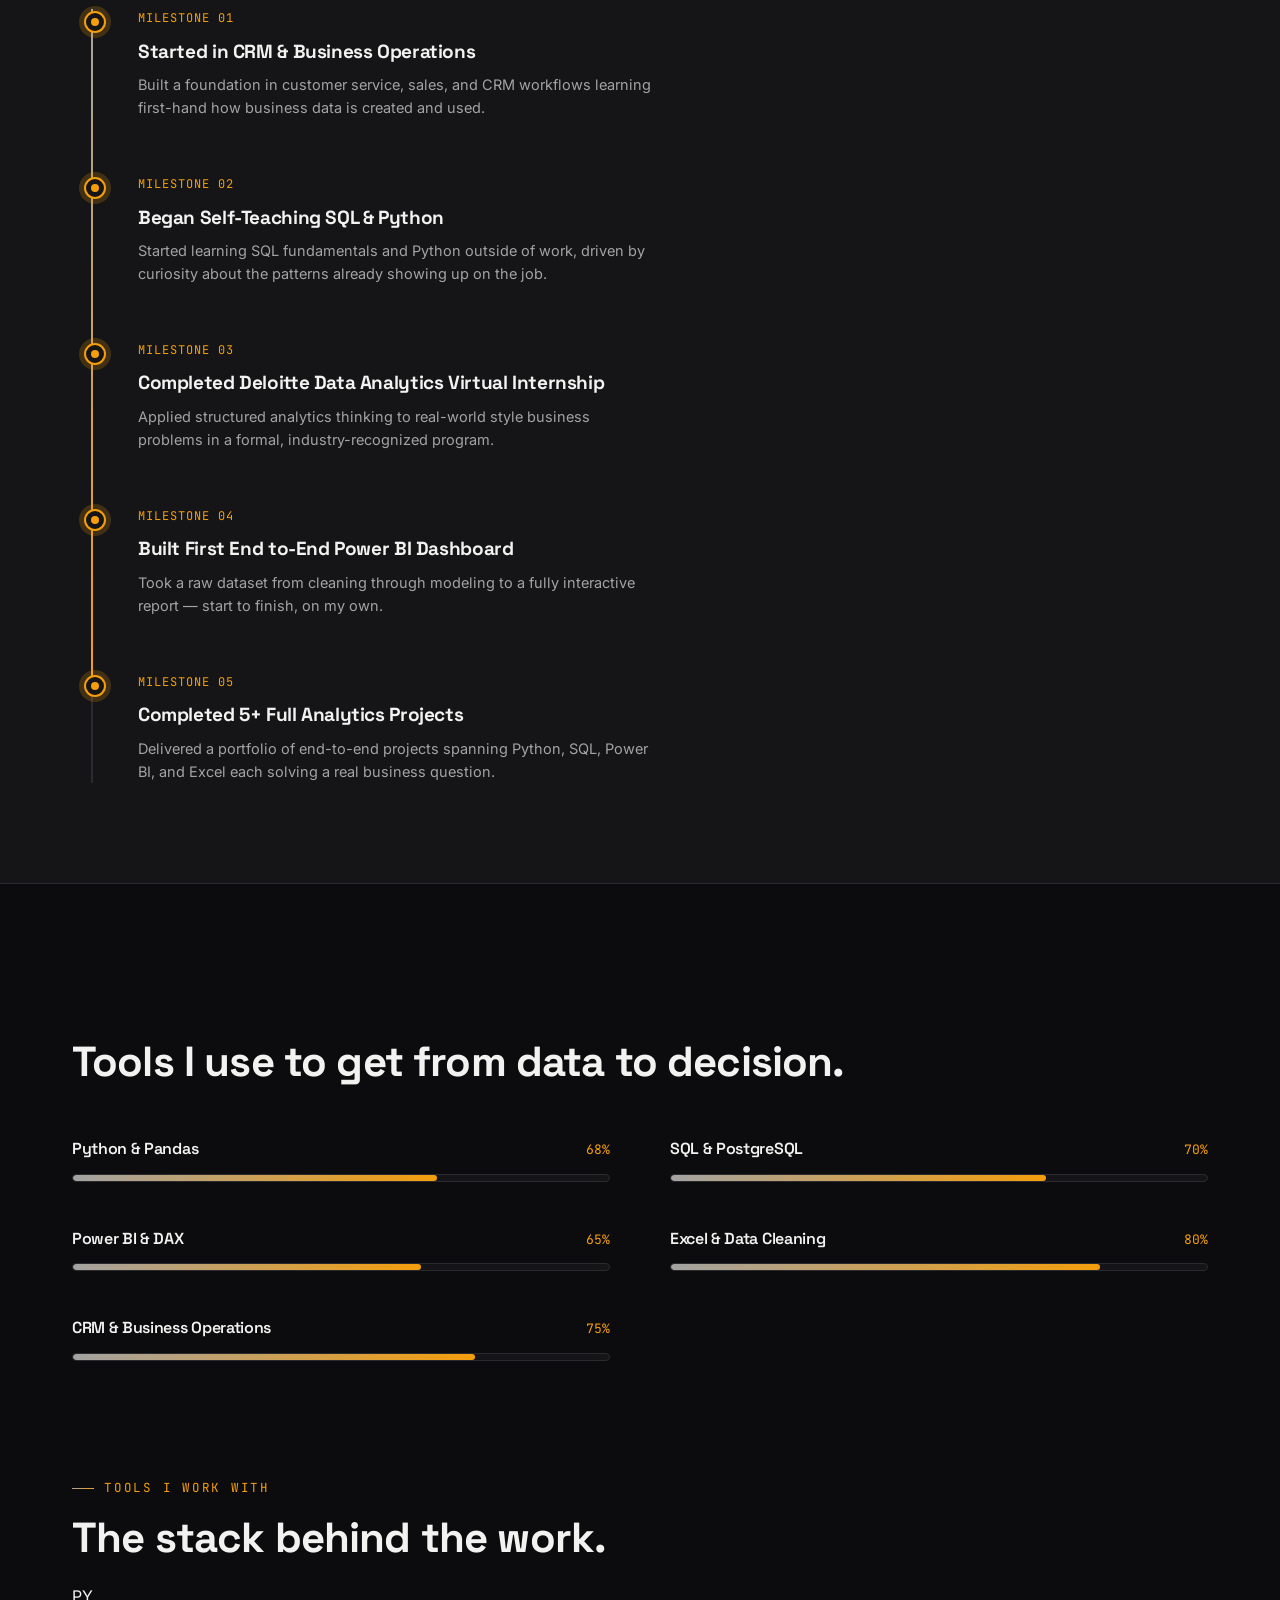
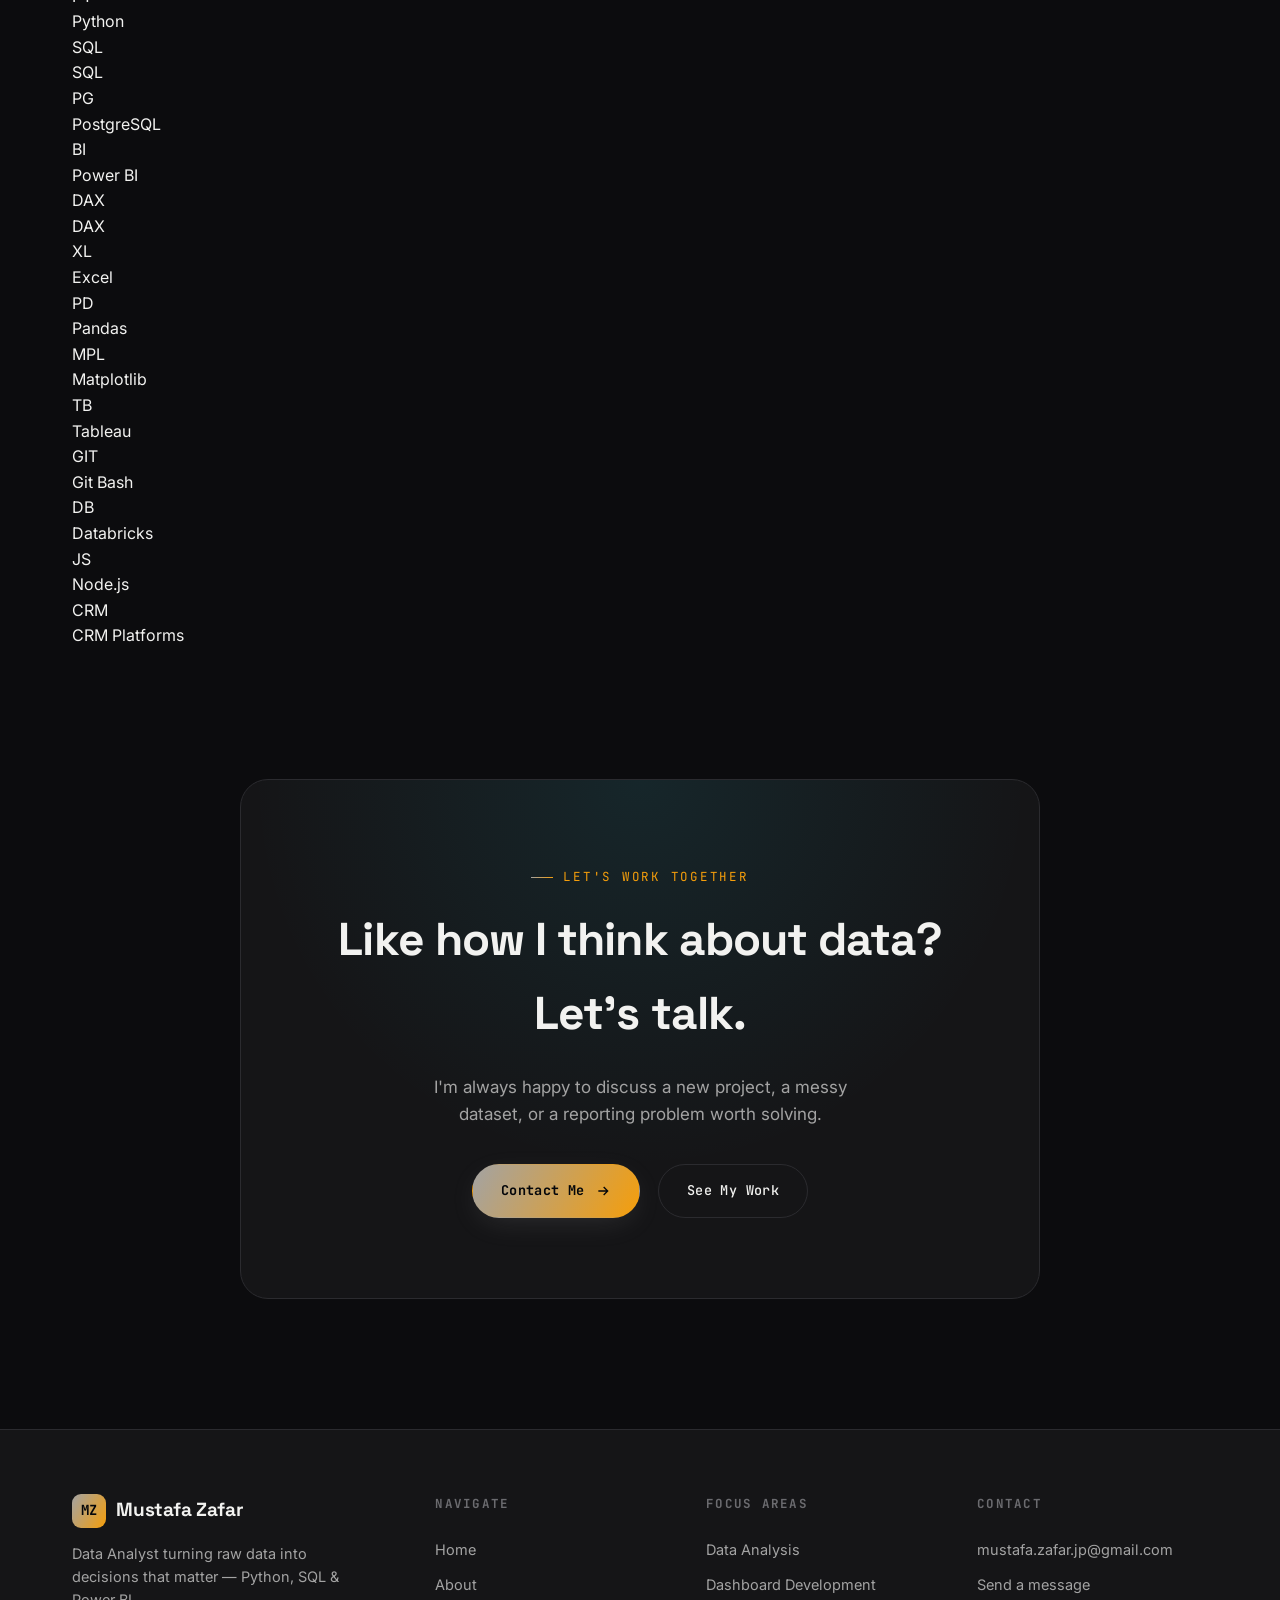
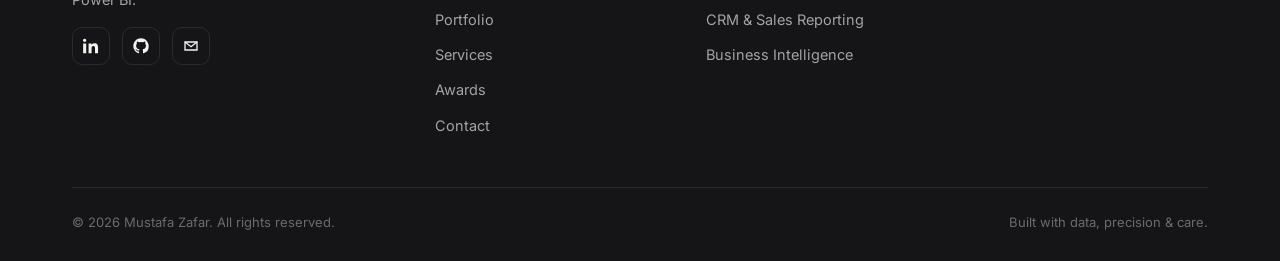
==== commit 9fee84c8: "Update about.html" ====
--- a/about.html
+++ b/about.html
@@ -130,24 +130,24 @@
       <h2 class="section-title reveal">Tools I use to get from data to decision.</h2>
 
       <div class="skills-grid">
-        <div class="skill-item reveal" data-percent="88">
-          <div class="skill-head"><h4>Python &amp; Pandas</h4><span class="skill-pct">88%</span></div>
-          <div class="skill-track"><div class="skill-fill"></div></div>
-        </div>
-        <div class="skill-item reveal reveal-delay-1" data-percent="90">
-          <div class="skill-head"><h4>SQL &amp; PostgreSQL</h4><span class="skill-pct">90%</span></div>
-          <div class="skill-track"><div class="skill-fill"></div></div>
-        </div>
-        <div class="skill-item reveal reveal-delay-2" data-percent="85">
-          <div class="skill-head"><h4>Power BI &amp; DAX</h4><span class="skill-pct">85%</span></div>
-          <div class="skill-track"><div class="skill-fill"></div></div>
-        </div>
-        <div class="skill-item reveal reveal-delay-3" data-percent="92">
-          <div class="skill-head"><h4>Excel &amp; Data Cleaning</h4><span class="skill-pct">92%</span></div>
-          <div class="skill-track"><div class="skill-fill"></div></div>
-        </div>
-        <div class="skill-item reveal" data-percent="95">
-          <div class="skill-head"><h4>CRM &amp; Business Operations</h4><span class="skill-pct">95%</span></div>
+        <div class="skill-item reveal" data-percent="68">
+          <div class="skill-head"><h4>Python &amp; Pandas</h4><span class="skill-pct">68%</span></div>
+          <div class="skill-track"><div class="skill-fill"></div></div>
+        </div>
+        <div class="skill-item reveal reveal-delay-1" data-percent="70">
+          <div class="skill-head"><h4>SQL &amp; PostgreSQL</h4><span class="skill-pct">70%</span></div>
+          <div class="skill-track"><div class="skill-fill"></div></div>
+        </div>
+        <div class="skill-item reveal reveal-delay-2" data-percent="65">
+          <div class="skill-head"><h4>Power BI &amp; DAX</h4><span class="skill-pct">65%</span></div>
+          <div class="skill-track"><div class="skill-fill"></div></div>
+        </div>
+        <div class="skill-item reveal reveal-delay-3" data-percent="80">
+          <div class="skill-head"><h4>Excel &amp; Data Cleaning</h4><span class="skill-pct">80%</span></div>
+          <div class="skill-track"><div class="skill-fill"></div></div>
+        </div>
+        <div class="skill-item reveal" data-percent="75">
+          <div class="skill-head"><h4>CRM &amp; Business Operations</h4><span class="skill-pct">75%</span></div>
           <div class="skill-track"><div class="skill-fill"></div></div>
         </div>
       </div>
@@ -155,6 +155,28 @@
   </section>
 
   <!-- ===== Closing CTA ===== -->
+    <!-- ===== Tools I Work With ===== -->
+  <section class="tools">
+    <div class="container">
+      <span class="eyebrow reveal">Tools I Work With</span>
+      <h2 class="section-title reveal">The stack behind the work.</h2>
+      <div class="tools-grid">
+        <div class="tool-chip reveal"><div class="tool-icon">PY</div><span>Python</span></div>
+        <div class="tool-chip reveal reveal-delay-1"><div class="tool-icon">SQL</div><span>SQL</span></div>
+        <div class="tool-chip reveal reveal-delay-2"><div class="tool-icon">PG</div><span>PostgreSQL</span></div>
+        <div class="tool-chip reveal reveal-delay-3"><div class="tool-icon">BI</div><span>Power BI</span></div>
+        <div class="tool-chip reveal reveal-delay-4"><div class="tool-icon">DAX</div><span>DAX</span></div>
+        <div class="tool-chip reveal"><div class="tool-icon">XL</div><span>Excel</span></div>
+        <div class="tool-chip reveal reveal-delay-1"><div class="tool-icon">PD</div><span>Pandas</span></div>
+        <div class="tool-chip reveal reveal-delay-2"><div class="tool-icon">MPL</div><span>Matplotlib</span></div>
+        <div class="tool-chip reveal reveal-delay-3"><div class="tool-icon">TB</div><span>Tableau</span></div>
+        <div class="tool-chip reveal reveal-delay-4"><div class="tool-icon">GIT</div><span>Git Bash</span></div>
+        <div class="tool-chip reveal"><div class="tool-icon">DB</div><span>Databricks</span></div>
+        <div class="tool-chip reveal reveal-delay-1"><div class="tool-icon">JS</div><span>Node.js</span></div>
+        <div class="tool-chip reveal reveal-delay-2"><div class="tool-icon">CRM</div><span>CRM Platforms</span></div>
+      </div>
+    </div>
+  </section>
   <section class="cta-section">
     <div class="container">
       <div class="cta-box reveal">
